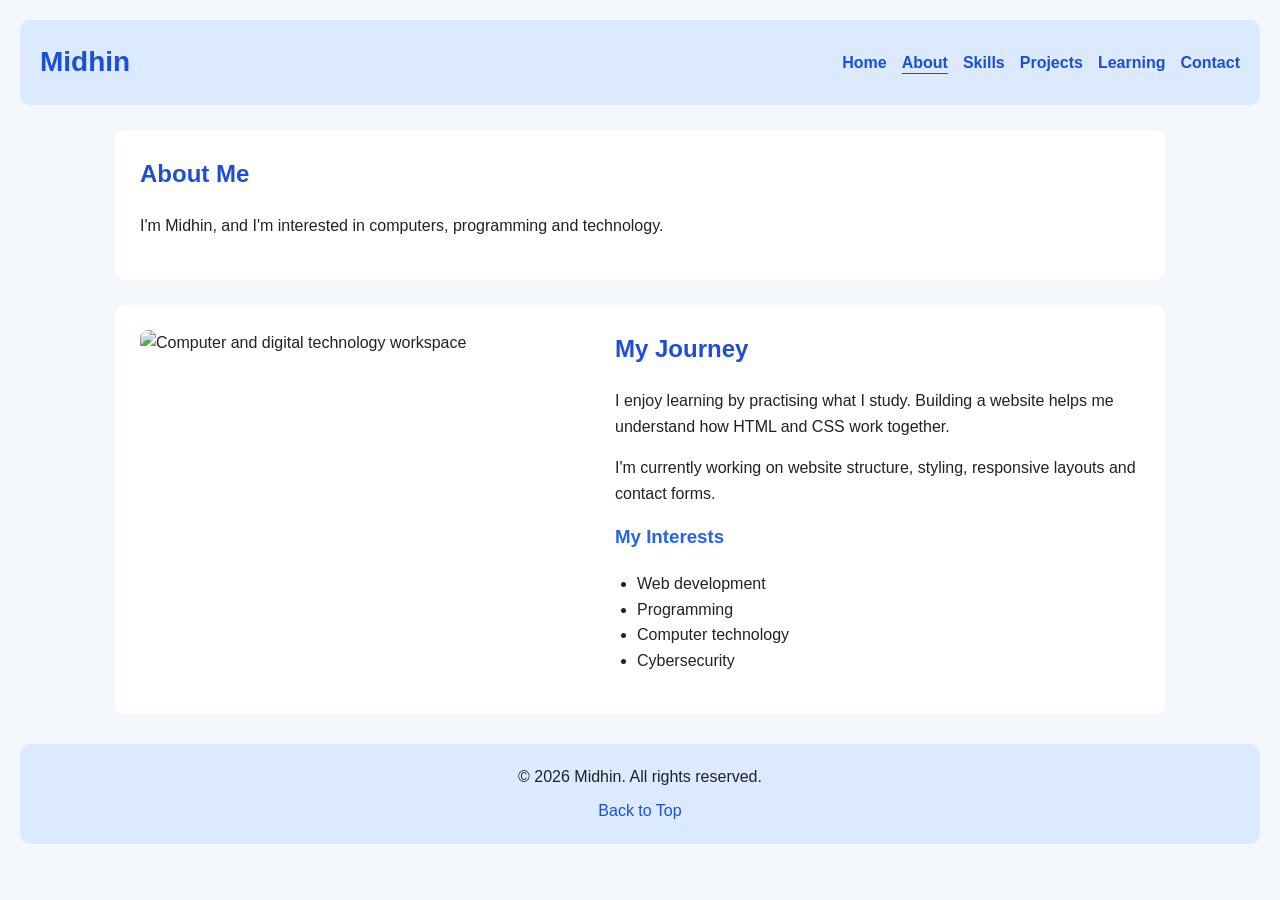
==== about.html @ 65469057 "Add files via upload" ====
<!DOCTYPE html>
<html lang="en">
<head>
    <meta charset="UTF-8">
    <meta name="viewport" content="width=device-width, initial-scale=1.5">
    <meta name="description" content="Learn about Midhin and his interests in technology.">
    <title>About | Midhin</title>
    <link rel="stylesheet" href="style.css">
</head>
<body id="top">

    <header>
        <h1><a class="site-title" href="index.html">Midhin</a></h1
            >

        <nav>
            <a href="index.html">Home</a>
            <a href="about.html" aria-current="page">About</a>
            <a href="skills.html">Skills</a>
            <a href="projects.html">Projects</a>
            <a href="learning.html">Learning</a>
            <a href="contact.html">Contact</a>
        </nav>
    </header>

    <main class="page-container">
        <section class="page-intro">
            <h2>About Me</h2>
            <p>
                I'm Midhin, and I'm interested in computers,
                programming and technology.
            </p>
        </section>

        <section class="profile-section">
            <img
                src="https://images.unsplash.com/photo-1516321318423-f06f85e504b3?auto=format&fit=crop&w=900&q=80"
                alt="Computer and digital technology workspace"
                width="900"
                height="600"
            >

            <div>
                <h2>My Journey</h2>
                <p>
                    I enjoy learning by practising what I study.
                    Building a website helps me understand how
                    HTML and CSS work together.
                </p>

                <p>
                    I'm currently working on website structure,
                    styling, responsive layouts and contact forms.
                </p>

                <h3>My Interests</h3>
                <ul>
                    <li>Web development</li>
                    <li>Programming</li>
                    <li>Computer technology</li>
                    <li>Cybersecurity</li>
                </ul>
            </div>
        </section>
    </main>

    <footer>
        <p>&copy; 2026 Midhin. All rights reserved.</p>
        <a href="#top">Back to Top</a>
    </footer>

</body>
</html>
---- style.css ----
* {
    box-sizing: border-box;
}

body {
    font-family: Arial, sans-serif;
    background-color: #f4f7fb;
    color: #222;
    margin: 0;
    padding: 20px;
    line-height: 1.6;
}

img {
    max-width: 100%;
    height: auto;
    display: block;
}

a {
    color: #1d4ed8;
}

a:focus-visible,
button:focus-visible,
input:focus-visible,
textarea:focus-visible {
    outline: 3px solid orange;
    outline-offset: 3px;
}

/* Header and navigation */

header {
    display: flex;
    justify-content: space-between;
    align-items: center;
    flex-wrap: wrap;
    gap: 15px;
    background-color: #dbeafe;
    padding: 20px;
    border-radius: 10px;
}

header h1 {
    margin: 0;
    font-size: 28px;
}

.site-title {
    color: #1d4ed8;
    text-decoration: none;
}

nav {
    display: flex;
    flex-wrap: wrap;
    gap: 15px;
}

nav a {
    text-decoration: none;
    font-weight: bold;
}

nav a:hover {
    color: #dc2626;
    text-decoration: underline;
}

nav a[aria-current="page"] {
    text-decoration: underline;
    text-underline-offset: 5px;
}

/* Main content */

main,
.page-container {
    max-width: 1050px;
    margin: 0 auto;
}

section {
    margin: 25px 0;
}

.content-section,
.page-intro,
.profile-section {
    background-color: white;
    padding: 25px;
    border-radius: 10px;
}

h2 {
    color: #1d4ed8;
    margin-top: 0;
}

h3 {
    color: #2563eb;
    margin-top: 0;
}

/* Home page */

.hero {
    display: grid;
    grid-template-columns: 1.2fr 1fr;
    align-items: center;
    gap: 25px;
    background-color: #eff6ff;
    padding: 30px;
    border-radius: 10px;
    margin: 25px 0;
}

.hero h2 {
    font-size: 32px;
}

.hero img {
    width: 100%;
    height: 280px;
    object-fit: cover;
    border-radius: 8px;
}

.button {
    display: inline-block;
    background-color: #2563eb;
    color: white;
    text-decoration: none;
    padding: 10px 20px;
    border-radius: 5px;
    margin-top: 10px;
}

.button:hover {
    background-color: #1e40af;
}

/* Cards using Flexbox */

.card-row {
    display: flex;
    flex-wrap: wrap;
    gap: 20px;
}

.card {
    flex: 1 1 220px;
    min-width: 0;
    padding: 20px;
    background-color: #f8fafc;
    border: 1px solid #ccc;
    border-radius: 8px;
}

.card:hover {
    border-color: #2563eb;
}

.card p {
    margin-bottom: 0;
}

/* About page */

.profile-section {
    display: grid;
    grid-template-columns: 1fr 1.2fr;
    align-items: start;
    gap: 25px;
}

.profile-section img {
    width: 100%;
    height: 300px;
    object-fit: cover;
    border-radius: 8px;
}

.profile-section ul {
    padding-left: 22px;
}

/* Projects page using CSS Grid */

.projects-grid {
    display: grid;
    grid-template-columns: repeat(2, minmax(0, 1fr));
    gap: 20px;
}

.project-card {
    position: relative;
    min-width: 0;
    background-color: #f8fafc;
    border: 1px solid #ccc;
    border-radius: 8px;
    overflow: hidden;
}

.project-card:hover {
    border-color: #2563eb;
}

.project-card img {
    width: 100%;
    height: 200px;
    object-fit: cover;
}

.card-content {
    padding: 20px;
}

.card-content h3 {
    margin-top: 0;
}

.project-label {
    position: absolute;
    top: 10px;
    right: 10px;
    background-color: #dbeafe;
    color: #1d4ed8;
    padding: 5px 9px;
    border-radius: 4px;
    font-size: 12px;
    font-weight: bold;
}

/* Learning page */

.learning-list {
    padding-left: 25px;
}

.learning-list li {
    padding-left: 5px;
    margin-bottom: 22px;
}

.learning-list h3 {
    margin-bottom: 5px;
}

.learning-list p {
    margin-top: 5px;
}

/* Contact form */

form {
    display: grid;
    gap: 10px;
    max-width: 600px;
}

form label {
    font-weight: bold;
    margin-top: 5px;
}

input,
textarea {
    width: 100%;
    padding: 12px;
    border: 1px solid #999;
    border-radius: 5px;
    font-family: Arial, sans-serif;
    font-size: 16px;
}

input:focus,
textarea:focus {
    border-color: #2563eb;
}

textarea {
    resize: vertical;
}

button {
    width: fit-content;
    max-width: 100%;
    background-color: #2563eb;
    color: white;
    padding: 12px 22px;
    border: none;
    border-radius: 5px;
    font-size: 16px;
    cursor: pointer;
    margin-top: 10px;
}

button:hover {
    background-color: #1e40af;
}

/* Footer */

footer {
    background-color: #dbeafe;
    text-align: center;
    padding: 20px;
    border-radius: 10px;
    margin-top: 30px;
}

footer p {
    margin-top: 0;
    margin-bottom: 8px;
}

footer a {
    text-decoration: none;
}

footer a:hover {
    text-decoration: underline;
}

/* Mobile layout */

@media (max-width: 650px) {
    body {
        padding: 10px;
    }

    header {
        flex-direction: column;
        align-items: flex-start;
        padding: 15px;
    }

    nav {
        gap: 10px 15px;
    }

    .hero {
        grid-template-columns: 1fr;
        padding: 20px;
    }

    .hero h2 {
        font-size: 27px;
    }

    .hero img {
        height: 220px;
    }

    .content-section,
    .page-intro,
    .profile-section {
        padding: 18px;
    }

    .card-row {
        flex-direction: column;
    }

    .card-row .card {
        flex: auto;
    }

    .projects-grid {
        grid-template-columns: 1fr;
    }

    .profile-section {
        grid-template-columns: 1fr;
    }

    .profile-section img {
        height: 220px;
    }
}
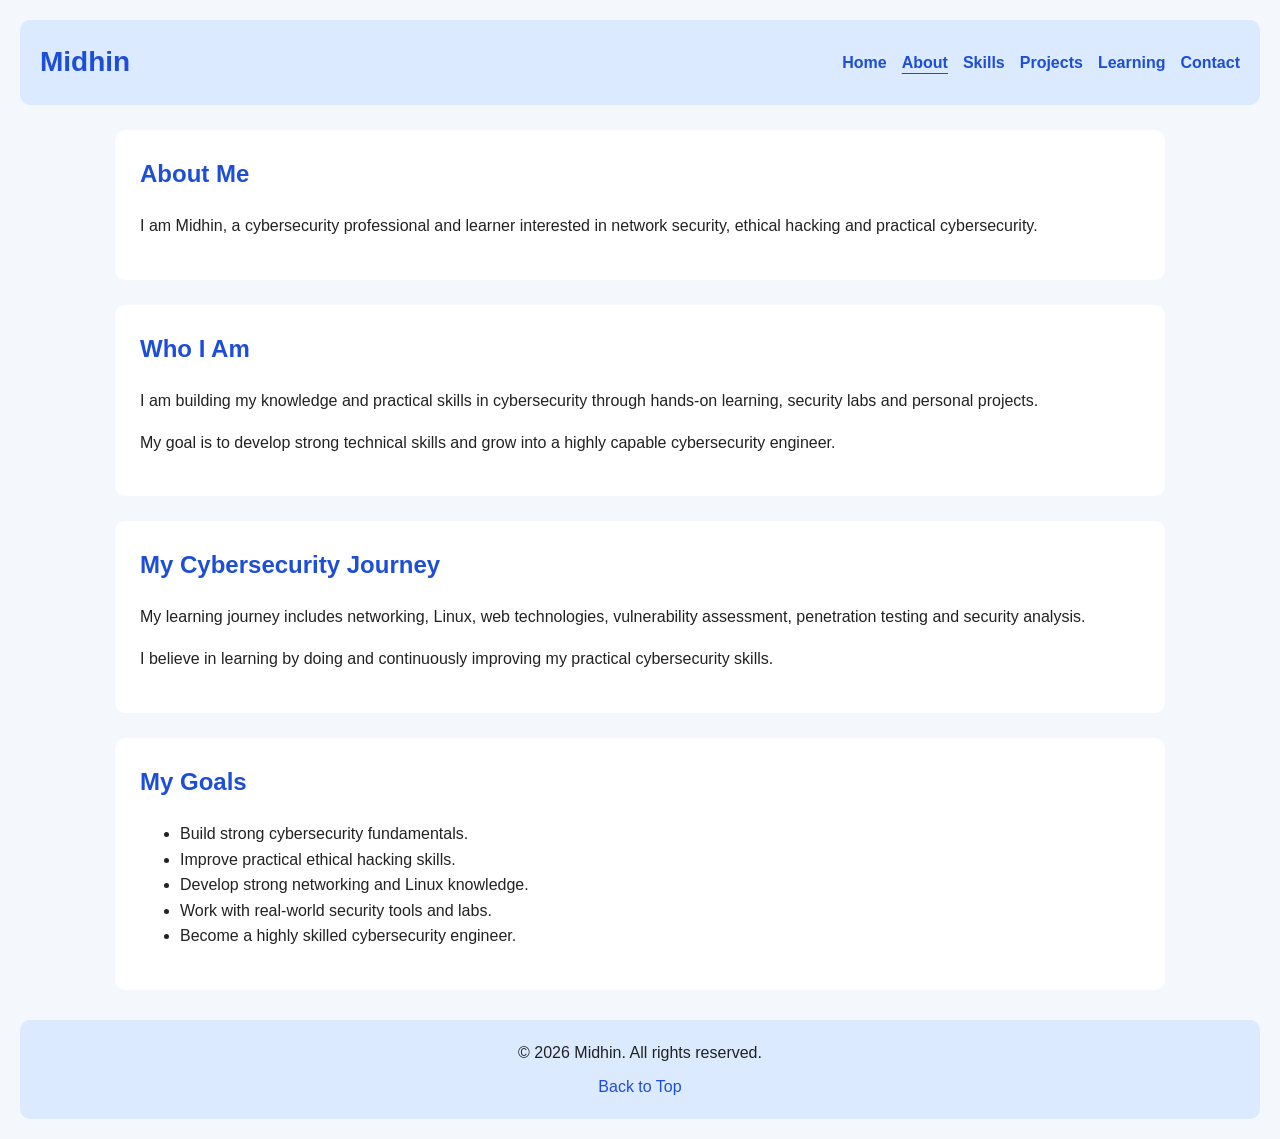
==== commit 6668447f: "Update about.html" ====
--- a/about.html
+++ b/about.html
@@ -2,18 +2,26 @@
 <html lang="en">
 <head>
     <meta charset="UTF-8">
-    <meta name="viewport" content="width=device-width, initial-scale=1.5">
-    <meta name="description" content="Learn about Midhin and his interests in technology.">
+    <meta name="viewport" content="width=device-width, initial-scale=1.0">
+
+    <meta
+        name="description"
+        content="Learn more about Midhin, a cybersecurity professional and learner."
+    >
+
     <title>About | Midhin</title>
+
     <link rel="stylesheet" href="style.css">
 </head>
+
 <body id="top">
 
     <header>
-        <h1><a class="site-title" href="index.html">Midhin</a></h1
-            >
+        <h1>
+            <a class="site-title" href="index.html">Midhin</a>
+        </h1>
 
-        <nav>
+        <nav aria-label="Main navigation">
             <a href="index.html">Home</a>
             <a href="about.html" aria-current="page">About</a>
             <a href="skills.html">Skills</a>
@@ -24,44 +32,59 @@
     </header>
 
     <main class="page-container">
+
         <section class="page-intro">
             <h2>About Me</h2>
+
             <p>
-                I'm Midhin, and I'm interested in computers,
-                programming and technology.
+                I am Midhin, a cybersecurity professional and learner
+                interested in network security, ethical hacking and
+                practical cybersecurity.
             </p>
         </section>
 
-        <section class="profile-section">
-            <img
-                src="https://images.unsplash.com/photo-1516321318423-f06f85e504b3?auto=format&fit=crop&w=900&q=80"
-                alt="Computer and digital technology workspace"
-                width="900"
-                height="600"
-            >
+        <section class="content-section">
+            <h2>Who I Am</h2>
 
-            <div>
-                <h2>My Journey</h2>
-                <p>
-                    I enjoy learning by practising what I study.
-                    Building a website helps me understand how
-                    HTML and CSS work together.
-                </p>
+            <p>
+                I am building my knowledge and practical skills in
+                cybersecurity through hands-on learning, security labs
+                and personal projects.
+            </p>
 
-                <p>
-                    I'm currently working on website structure,
-                    styling, responsive layouts and contact forms.
-                </p>
+            <p>
+                My goal is to develop strong technical skills and grow
+                into a highly capable cybersecurity engineer.
+            </p>
+        </section>
 
-                <h3>My Interests</h3>
-                <ul>
-                    <li>Web development</li>
-                    <li>Programming</li>
-                    <li>Computer technology</li>
-                    <li>Cybersecurity</li>
-                </ul>
-            </div>
+        <section class="content-section">
+            <h2>My Cybersecurity Journey</h2>
+
+            <p>
+                My learning journey includes networking, Linux,
+                web technologies, vulnerability assessment,
+                penetration testing and security analysis.
+            </p>
+
+            <p>
+                I believe in learning by doing and continuously
+                improving my practical cybersecurity skills.
+            </p>
         </section>
+
+        <section class="content-section">
+            <h2>My Goals</h2>
+
+            <ul>
+                <li>Build strong cybersecurity fundamentals.</li>
+                <li>Improve practical ethical hacking skills.</li>
+                <li>Develop strong networking and Linux knowledge.</li>
+                <li>Work with real-world security tools and labs.</li>
+                <li>Become a highly skilled cybersecurity engineer.</li>
+            </ul>
+        </section>
+
     </main>
 
     <footer>
@@ -70,4 +93,4 @@
     </footer>
 
 </body>
-</html>+</html>
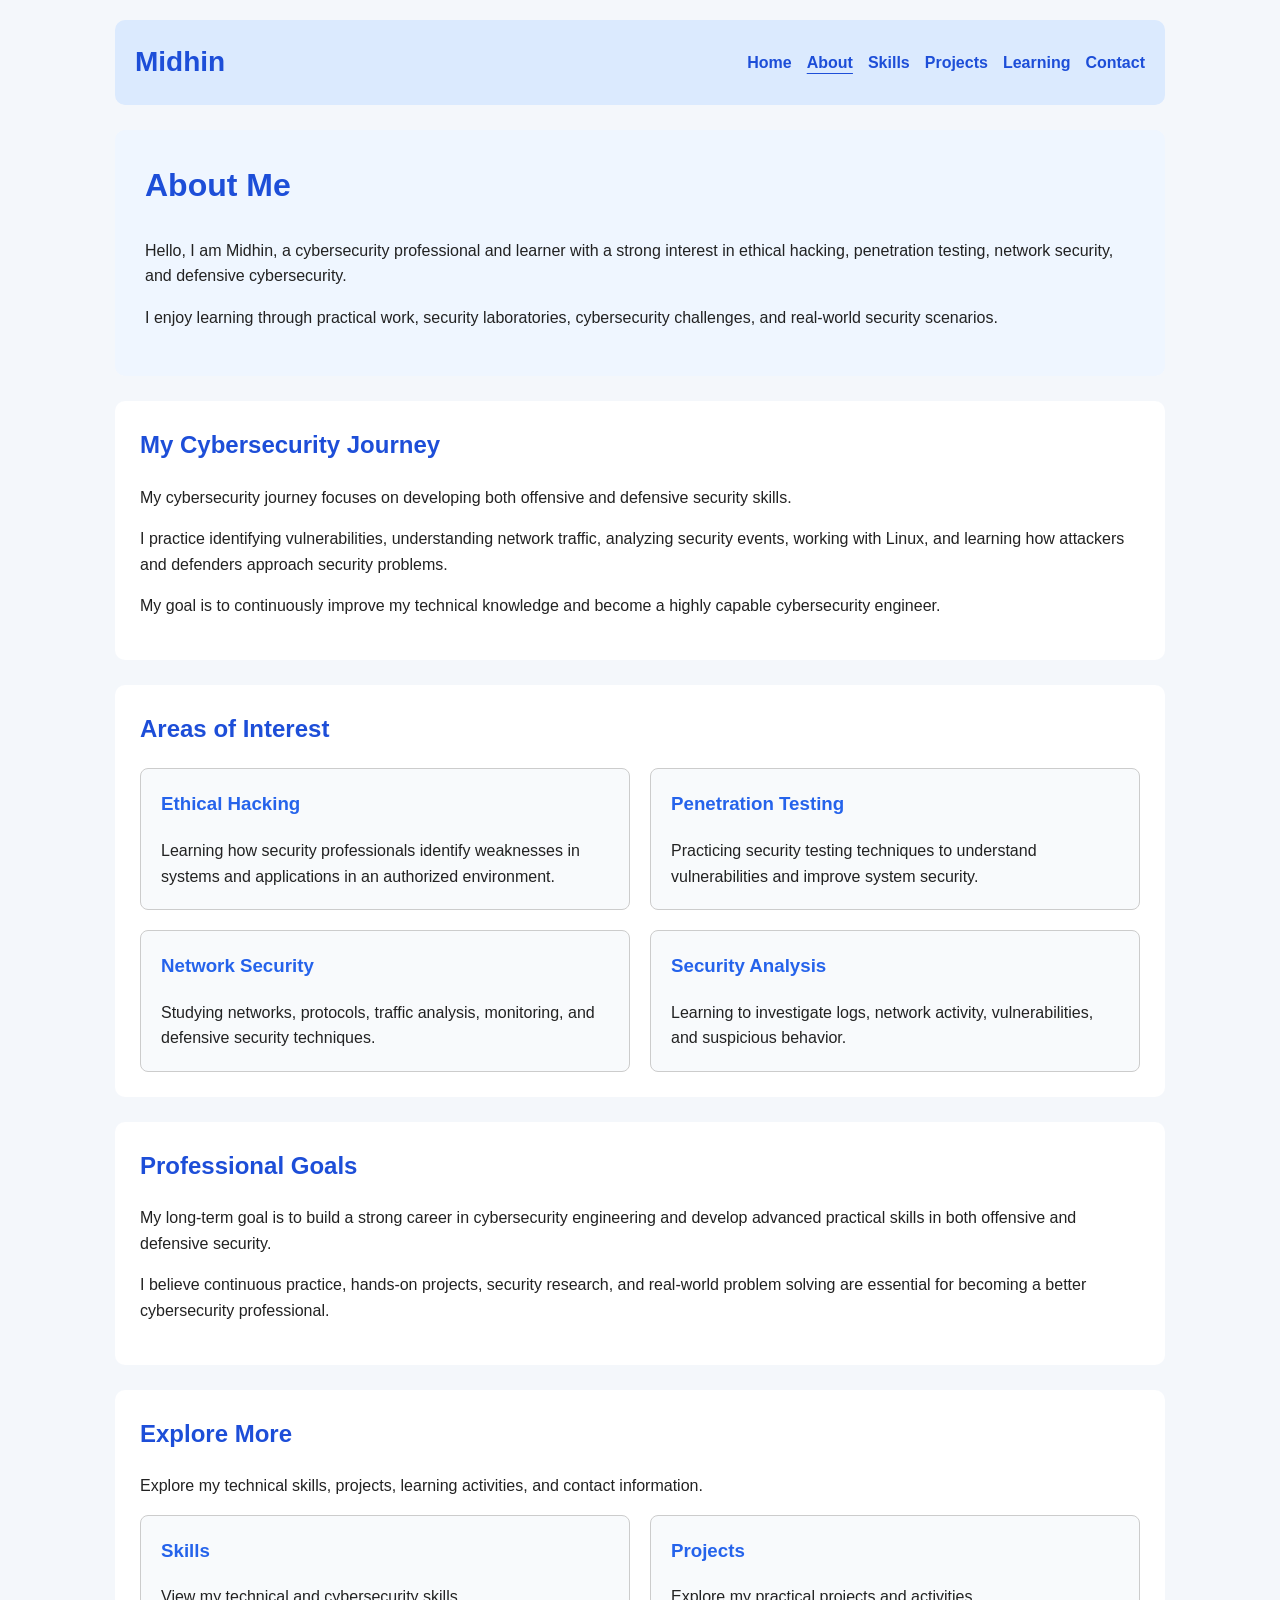
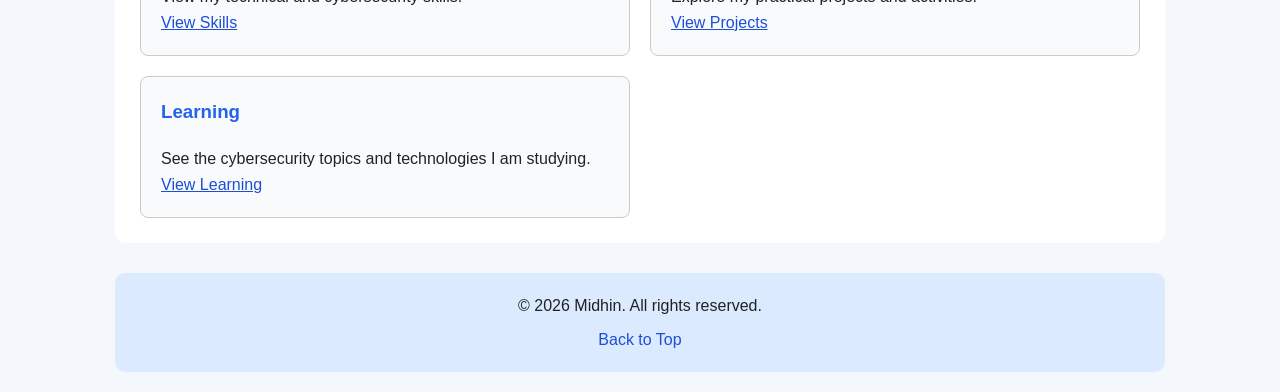
==== commit 8adb5dfb: "Update about.html" ====
--- a/about.html
+++ b/about.html
@@ -1,27 +1,31 @@
 <!DOCTYPE html>
 <html lang="en">
+
 <head>
     <meta charset="UTF-8">
     <meta name="viewport" content="width=device-width, initial-scale=1.0">
 
-    <meta
-        name="description"
-        content="Learn more about Midhin, a cybersecurity professional and learner."
-    >
-
-    <title>About | Midhin</title>
-
+    <meta name="description"
+        content="Learn about Midhin, his cybersecurity journey, interests, and professional goals.">
+
+    <title>About | Midhin - Cybersecurity</title>
+
+    <!-- Website Favicon -->
+    <link rel="icon" type="image/png" href="favicon.png">
+
+    <!-- Main Stylesheet -->
     <link rel="stylesheet" href="style.css">
 </head>
 
 <body id="top">
 
     <header>
+
         <h1>
             <a class="site-title" href="index.html">Midhin</a>
         </h1>
 
-        <nav aria-label="Main navigation">
+        <nav>
             <a href="index.html">Home</a>
             <a href="about.html" aria-current="page">About</a>
             <a href="skills.html">Skills</a>
@@ -29,68 +33,218 @@
             <a href="learning.html">Learning</a>
             <a href="contact.html">Contact</a>
         </nav>
+
     </header>
 
+
     <main class="page-container">
 
-        <section class="page-intro">
+        <!-- About Me -->
+        <section class="hero">
+
             <h2>About Me</h2>
 
             <p>
-                I am Midhin, a cybersecurity professional and learner
-                interested in network security, ethical hacking and
-                practical cybersecurity.
-            </p>
-        </section>
-
-        <section class="content-section">
-            <h2>Who I Am</h2>
-
-            <p>
-                I am building my knowledge and practical skills in
-                cybersecurity through hands-on learning, security labs
-                and personal projects.
-            </p>
-
-            <p>
-                My goal is to develop strong technical skills and grow
-                into a highly capable cybersecurity engineer.
-            </p>
-        </section>
-
-        <section class="content-section">
+                Hello, I am Midhin, a cybersecurity professional and
+                learner with a strong interest in ethical hacking,
+                penetration testing, network security, and defensive
+                cybersecurity.
+            </p>
+
+            <p>
+                I enjoy learning through practical work, security
+                laboratories, cybersecurity challenges, and real-world
+                security scenarios.
+            </p>
+
+        </section>
+
+
+        <!-- Cybersecurity Journey -->
+        <section class="content-section">
+
             <h2>My Cybersecurity Journey</h2>
 
             <p>
-                My learning journey includes networking, Linux,
-                web technologies, vulnerability assessment,
-                penetration testing and security analysis.
-            </p>
-
-            <p>
-                I believe in learning by doing and continuously
-                improving my practical cybersecurity skills.
-            </p>
-        </section>
-
-        <section class="content-section">
-            <h2>My Goals</h2>
-
-            <ul>
-                <li>Build strong cybersecurity fundamentals.</li>
-                <li>Improve practical ethical hacking skills.</li>
-                <li>Develop strong networking and Linux knowledge.</li>
-                <li>Work with real-world security tools and labs.</li>
-                <li>Become a highly skilled cybersecurity engineer.</li>
-            </ul>
+                My cybersecurity journey focuses on developing both
+                offensive and defensive security skills.
+            </p>
+
+            <p>
+                I practice identifying vulnerabilities, understanding
+                network traffic, analyzing security events, working
+                with Linux, and learning how attackers and defenders
+                approach security problems.
+            </p>
+
+            <p>
+                My goal is to continuously improve my technical
+                knowledge and become a highly capable cybersecurity
+                engineer.
+            </p>
+
+        </section>
+
+
+        <!-- Areas of Interest -->
+        <section class="content-section">
+
+            <h2>Areas of Interest</h2>
+
+            <div class="card-container">
+
+                <div class="card">
+
+                    <h3>Ethical Hacking</h3>
+
+                    <p>
+                        Learning how security professionals identify
+                        weaknesses in systems and applications in an
+                        authorized environment.
+                    </p>
+
+                </div>
+
+
+                <div class="card">
+
+                    <h3>Penetration Testing</h3>
+
+                    <p>
+                        Practicing security testing techniques to
+                        understand vulnerabilities and improve system
+                        security.
+                    </p>
+
+                </div>
+
+
+                <div class="card">
+
+                    <h3>Network Security</h3>
+
+                    <p>
+                        Studying networks, protocols, traffic analysis,
+                        monitoring, and defensive security techniques.
+                    </p>
+
+                </div>
+
+
+                <div class="card">
+
+                    <h3>Security Analysis</h3>
+
+                    <p>
+                        Learning to investigate logs, network activity,
+                        vulnerabilities, and suspicious behavior.
+                    </p>
+
+                </div>
+
+            </div>
+
+        </section>
+
+
+        <!-- Professional Goals -->
+        <section class="content-section">
+
+            <h2>Professional Goals</h2>
+
+            <p>
+                My long-term goal is to build a strong career in
+                cybersecurity engineering and develop advanced
+                practical skills in both offensive and defensive
+                security.
+            </p>
+
+            <p>
+                I believe continuous practice, hands-on projects,
+                security research, and real-world problem solving
+                are essential for becoming a better cybersecurity
+                professional.
+            </p>
+
+        </section>
+
+
+        <!-- Navigation -->
+        <section class="content-section">
+
+            <h2>Explore More</h2>
+
+            <p>
+                Explore my technical skills, projects, learning
+                activities, and contact information.
+            </p>
+
+            <div class="card-container">
+
+                <div class="card">
+
+                    <h3>Skills</h3>
+
+                    <p>
+                        View my technical and cybersecurity skills.
+                    </p>
+
+                    <a href="skills.html">
+                        View Skills
+                    </a>
+
+                </div>
+
+
+                <div class="card">
+
+                    <h3>Projects</h3>
+
+                    <p>
+                        Explore my practical projects and activities.
+                    </p>
+
+                    <a href="projects.html">
+                        View Projects
+                    </a>
+
+                </div>
+
+
+                <div class="card">
+
+                    <h3>Learning</h3>
+
+                    <p>
+                        See the cybersecurity topics and technologies
+                        I am studying.
+                    </p>
+
+                    <a href="learning.html">
+                        View Learning
+                    </a>
+
+                </div>
+
+            </div>
+
         </section>
 
     </main>
 
+
     <footer>
-        <p>&copy; 2026 Midhin. All rights reserved.</p>
-        <a href="#top">Back to Top</a>
+
+        <p>
+            &copy; 2026 Midhin. All rights reserved.
+        </p>
+
+        <a href="#top">
+            Back to Top
+        </a>
+
     </footer>
 
 </body>
+
 </html>
--- a/style.css
+++ b/style.css
@@ -2,19 +2,18 @@
     box-sizing: border-box;
 }
 
+html {
+    scroll-behavior: smooth;
+}
+
 body {
+    margin: 0;
+    padding: 20px;
     font-family: Arial, sans-serif;
-    background-color: #f4f7fb;
+    font-size: 16px;
+    line-height: 1.6;
     color: #222;
-    margin: 0;
-    padding: 20px;
-    line-height: 1.6;
-}
-
-img {
-    max-width: 100%;
-    height: auto;
-    display: block;
+    background: #f4f7fb;
 }
 
 a {
@@ -29,16 +28,16 @@
     outline-offset: 3px;
 }
 
-/* Header and navigation */
-
 header {
     display: flex;
+    flex-wrap: wrap;
+    align-items: center;
     justify-content: space-between;
-    align-items: center;
-    flex-wrap: wrap;
     gap: 15px;
-    background-color: #dbeafe;
-    padding: 20px;
+    max-width: 1050px;
+    margin: 0 auto;
+    padding: 20px;
+    background: #dbeafe;
     border-radius: 10px;
 }
 
@@ -59,8 +58,8 @@
 }
 
 nav a {
-    text-decoration: none;
     font-weight: bold;
+    text-decoration: none;
 }
 
 nav a:hover {
@@ -72,8 +71,6 @@
     text-decoration: underline;
     text-underline-offset: 5px;
 }
-
-/* Main content */
 
 main,
 .page-container {
@@ -86,173 +83,76 @@
 }
 
 .content-section,
-.page-intro,
-.profile-section {
-    background-color: white;
+.page-intro {
     padding: 25px;
+    background: #fff;
     border-radius: 10px;
 }
 
 h2 {
+    margin-top: 0;
     color: #1d4ed8;
+}
+
+h3 {
     margin-top: 0;
-}
-
-h3 {
     color: #2563eb;
-    margin-top: 0;
-}
-
-/* Home page */
+}
 
 .hero {
-    display: grid;
-    grid-template-columns: 1.2fr 1fr;
-    align-items: center;
-    gap: 25px;
-    background-color: #eff6ff;
+    margin: 25px auto;
     padding: 30px;
-    border-radius: 10px;
-    margin: 25px 0;
+    background: #eff6ff;
+    border-radius: 10px;
 }
 
 .hero h2 {
     font-size: 32px;
 }
 
-.hero img {
-    width: 100%;
-    height: 280px;
-    object-fit: cover;
-    border-radius: 8px;
-}
-
 .button {
     display: inline-block;
-    background-color: #2563eb;
-    color: white;
-    text-decoration: none;
+    margin-top: 10px;
     padding: 10px 20px;
+    color: #fff;
+    background: #2563eb;
+    text-decoration: none;
     border-radius: 5px;
-    margin-top: 10px;
 }
 
 .button:hover {
-    background-color: #1e40af;
-}
-
-/* Cards using Flexbox */
-
-.card-row {
-    display: flex;
-    flex-wrap: wrap;
-    gap: 20px;
-}
-
-.card {
-    flex: 1 1 220px;
-    min-width: 0;
-    padding: 20px;
-    background-color: #f8fafc;
-    border: 1px solid #ccc;
-    border-radius: 8px;
-}
-
-.card:hover {
-    border-color: #2563eb;
-}
-
-.card p {
-    margin-bottom: 0;
-}
-
-/* About page */
-
-.profile-section {
-    display: grid;
-    grid-template-columns: 1fr 1.2fr;
-    align-items: start;
-    gap: 25px;
-}
-
-.profile-section img {
-    width: 100%;
-    height: 300px;
-    object-fit: cover;
-    border-radius: 8px;
-}
-
-.profile-section ul {
-    padding-left: 22px;
-}
-
-/* Projects page using CSS Grid */
-
-.projects-grid {
+    background: #1e40af;
+}
+
+.card-container {
     display: grid;
     grid-template-columns: repeat(2, minmax(0, 1fr));
     gap: 20px;
 }
 
-.project-card {
-    position: relative;
+.card {
     min-width: 0;
-    background-color: #f8fafc;
+    padding: 20px;
+    background: #f8fafc;
     border: 1px solid #ccc;
     border-radius: 8px;
-    overflow: hidden;
-}
-
-.project-card:hover {
+}
+
+.card:hover {
     border-color: #2563eb;
 }
 
-.project-card img {
-    width: 100%;
-    height: 200px;
-    object-fit: cover;
-}
-
-.card-content {
-    padding: 20px;
-}
-
-.card-content h3 {
-    margin-top: 0;
-}
-
-.project-label {
-    position: absolute;
-    top: 10px;
-    right: 10px;
-    background-color: #dbeafe;
-    color: #1d4ed8;
-    padding: 5px 9px;
-    border-radius: 4px;
-    font-size: 12px;
-    font-weight: bold;
-}
-
-/* Learning page */
-
-.learning-list {
-    padding-left: 25px;
-}
-
-.learning-list li {
-    padding-left: 5px;
-    margin-bottom: 22px;
-}
-
-.learning-list h3 {
-    margin-bottom: 5px;
-}
-
-.learning-list p {
-    margin-top: 5px;
-}
-
-/* Contact form */
+.card p {
+    margin-bottom: 0;
+}
+
+.content-section ul {
+    padding-left: 22px;
+}
+
+.content-section li {
+    margin-bottom: 8px;
+}
 
 form {
     display: grid;
@@ -261,18 +161,18 @@
 }
 
 form label {
+    margin-top: 5px;
     font-weight: bold;
-    margin-top: 5px;
 }
 
 input,
 textarea {
     width: 100%;
     padding: 12px;
+    font-family: Arial, sans-serif;
+    font-size: 16px;
     border: 1px solid #999;
     border-radius: 5px;
-    font-family: Arial, sans-serif;
-    font-size: 16px;
 }
 
 input:focus,
@@ -287,28 +187,27 @@
 button {
     width: fit-content;
     max-width: 100%;
-    background-color: #2563eb;
-    color: white;
+    margin-top: 10px;
     padding: 12px 22px;
-    border: none;
+    font-size: 16px;
+    color: #fff;
+    background: #2563eb;
+    border: 0;
     border-radius: 5px;
-    font-size: 16px;
     cursor: pointer;
-    margin-top: 10px;
 }
 
 button:hover {
-    background-color: #1e40af;
-}
-
-/* Footer */
+    background: #1e40af;
+}
 
 footer {
-    background-color: #dbeafe;
+    max-width: 1050px;
+    margin: 30px auto 0;
+    padding: 20px;
     text-align: center;
-    padding: 20px;
-    border-radius: 10px;
-    margin-top: 30px;
+    background: #dbeafe;
+    border-radius: 10px;
 }
 
 footer p {
@@ -323,8 +222,6 @@
 footer a:hover {
     text-decoration: underline;
 }
-
-/* Mobile layout */
 
 @media (max-width: 650px) {
     body {
@@ -342,7 +239,6 @@
     }
 
     .hero {
-        grid-template-columns: 1fr;
         padding: 20px;
     }
 
@@ -350,33 +246,12 @@
         font-size: 27px;
     }
 
-    .hero img {
-        height: 220px;
-    }
-
     .content-section,
-    .page-intro,
-    .profile-section {
+    .page-intro {
         padding: 18px;
     }
 
-    .card-row {
-        flex-direction: column;
-    }
-
-    .card-row .card {
-        flex: auto;
-    }
-
-    .projects-grid {
+    .card-container {
         grid-template-columns: 1fr;
     }
-
-    .profile-section {
-        grid-template-columns: 1fr;
-    }
-
-    .profile-section img {
-        height: 220px;
-    }
-}+}
